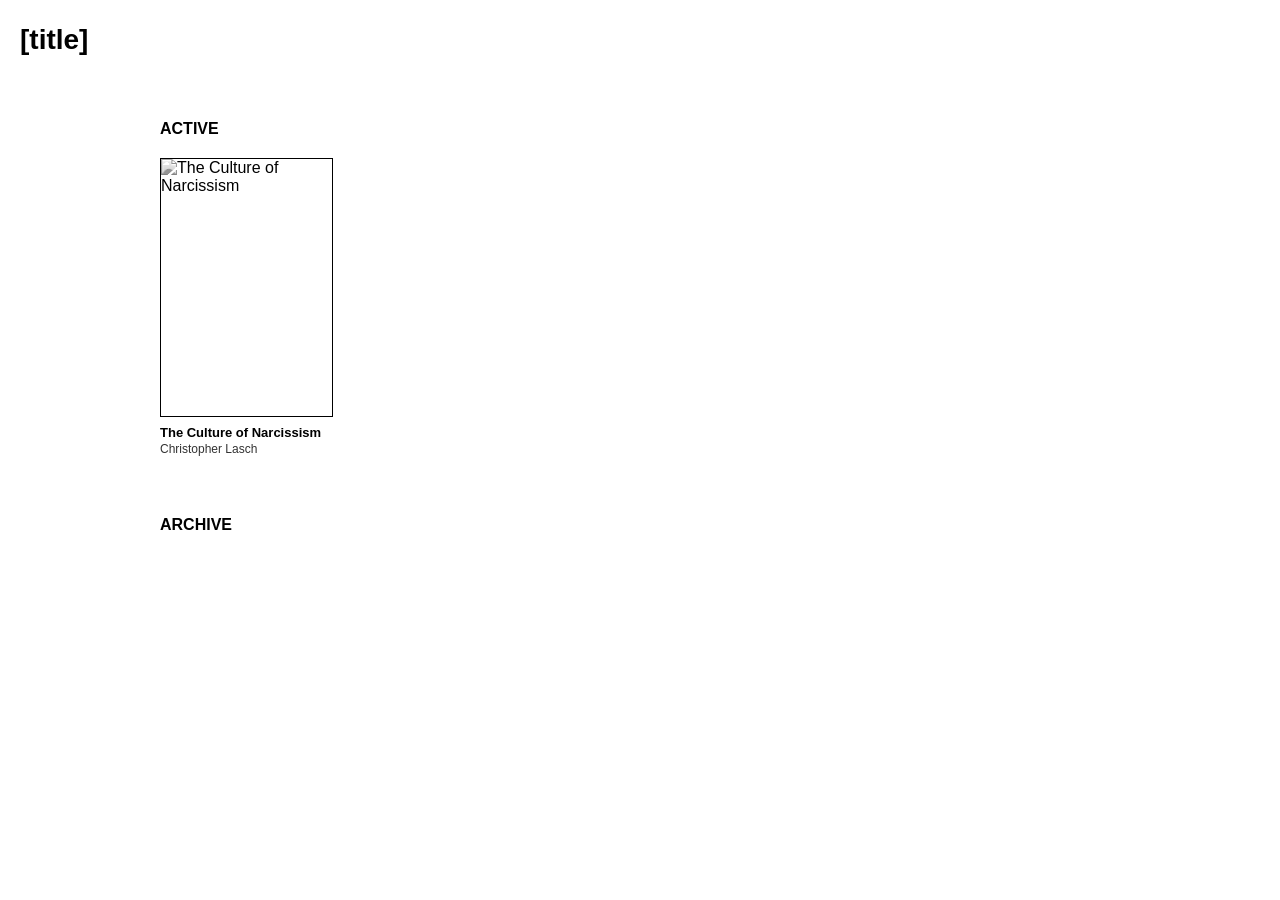
==== index.html @ e9c7ca3d "Add files via upload" ====
<!DOCTYPE html>
<html lang="en">
<head>
<meta charset="UTF-8">
<meta name="viewport" content="width=device-width, initial-scale=1.0">
<title>Reading List</title>
<link rel="stylesheet" href="style.css">
</head>
<body>
  <header class="site-header">
    <h1>[title]</h1>
  </header>

  <main>
    <section class="shelf">
      <h2 class="shelf-title">ACTIVE</h2>
      <div class="grid" id="active-grid"></div>
    </section>

    <section class="shelf">
      <h2 class="shelf-title">ARCHIVE</h2>
      <div class="grid" id="archive-grid"></div>
    </section>
  </main>

  <script src="books.js"></script>
  <script src="main.js"></script>
</body>
</html>
---- style.css ----
* {
  box-sizing: border-box;
  margin: 0;
  padding: 0;
}

body {
  background: #ffffff;
  color: #000000;
  font-family: "Helvetica Neue", Helvetica, Arial, sans-serif;
  -webkit-font-smoothing: antialiased;
}

.site-header {
  padding: 24px 20px;
}

.site-header h1 {
  font-size: 28px;
  font-weight: 700;
}

.back-link {
  color: #000;
  text-decoration: none;
  font-weight: 700;
  letter-spacing: 1px;
  font-size: 14px;
}

main {
  max-width: 1000px;
  margin: 0 auto;
  padding: 40px 20px 80px;
}

.shelf {
  margin-bottom: 60px;
}

.shelf-title {
  font-size: 16px;
  font-weight: 700;
  margin-bottom: 20px;
}

.grid {
  display: grid;
  grid-template-columns: repeat(auto-fill, minmax(160px, 1fr));
  gap: 24px;
}

.book-cover-link {
  display: block;
  text-decoration: none;
  color: #000;
}

.book-cover-link img {
  width: 100%;
  aspect-ratio: 2 / 3;
  object-fit: cover;
  display: block;
  filter: grayscale(100%) contrast(1.1);
  border: 1px solid #000;
}

.book-cover-link .cover-caption {
  margin-top: 8px;
  font-size: 13px;
  font-weight: 700;
  line-height: 1.3;
}

.book-cover-link .cover-author {
  font-size: 12px;
  color: #333;
}

.book-detail {
  display: flex;
  gap: 40px;
  flex-wrap: wrap;
  padding-top: 40px;
}

.book-detail img {
  width: 260px;
  aspect-ratio: 2 / 3;
  object-fit: cover;
  filter: grayscale(100%) contrast(1.1);
  border: 1px solid #000;
}

.book-info {
  flex: 1;
  min-width: 240px;
}

.book-info h1 {
  font-size: 28px;
  margin-bottom: 6px;
}

.book-info h2 {
  font-size: 16px;
  font-weight: 400;
  color: #333;
  margin-bottom: 16px;
}

.status-tag {
  display: inline-block;
  border: 1px solid #000;
  padding: 4px 10px;
  font-size: 12px;
  margin-bottom: 20px;
}

.book-info p#book-blurb {
  font-size: 16px;
  line-height: 1.6;
  max-width: 480px;
}

@media (max-width: 500px) {
  .site-header h1 {
    letter-spacing: 2px;
    font-size: 18px;
  }
}
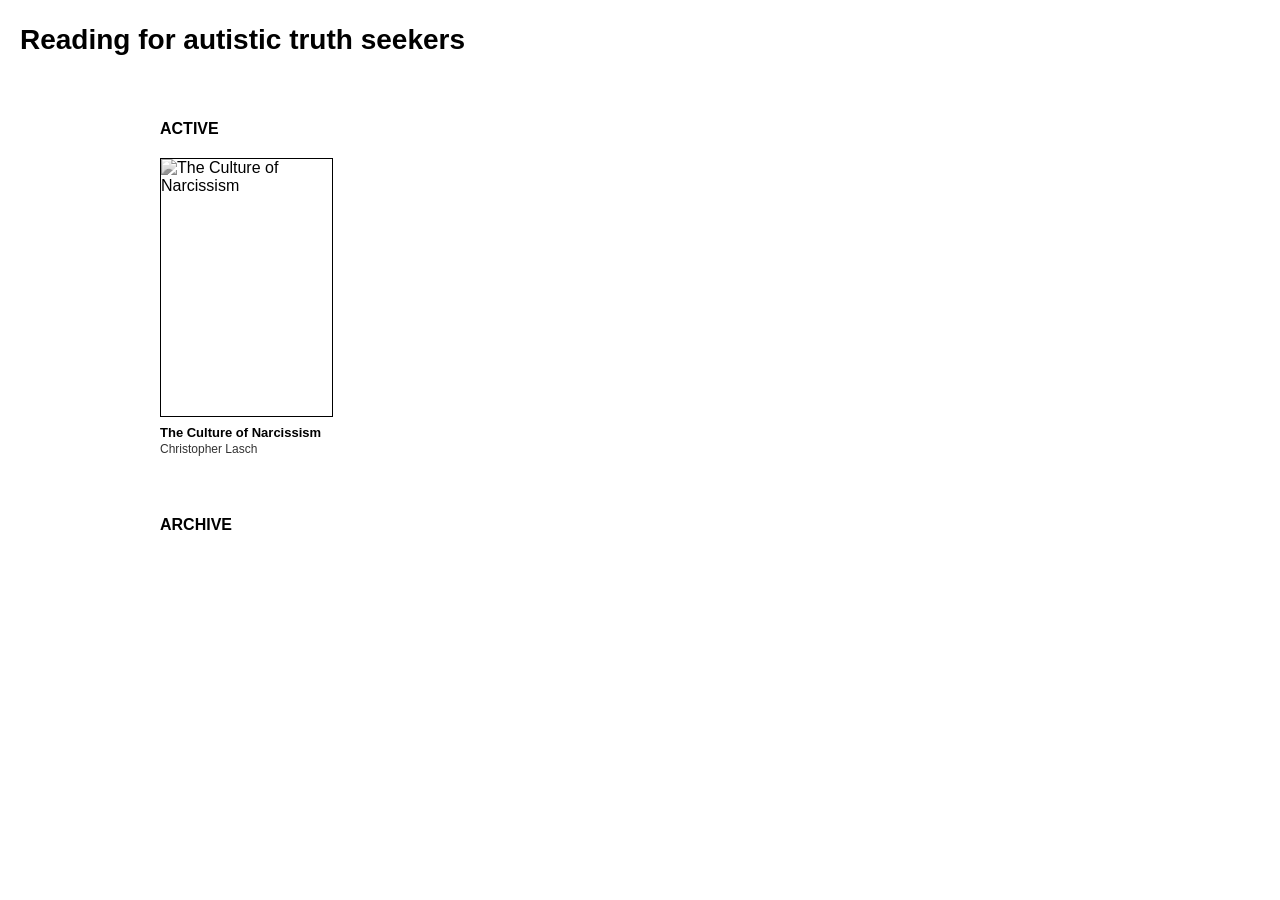
==== commit 4ac6ef99: "Add files via upload" ====
--- a/index.html
+++ b/index.html
@@ -3,12 +3,12 @@
 <head>
 <meta charset="UTF-8">
 <meta name="viewport" content="width=device-width, initial-scale=1.0">
-<title>Reading List</title>
+<title>books</title>
 <link rel="stylesheet" href="style.css">
 </head>
 <body>
   <header class="site-header">
-    <h1>[title]</h1>
+    <h1>Reading for autistic truth seekers</h1>
   </header>
 
   <main>
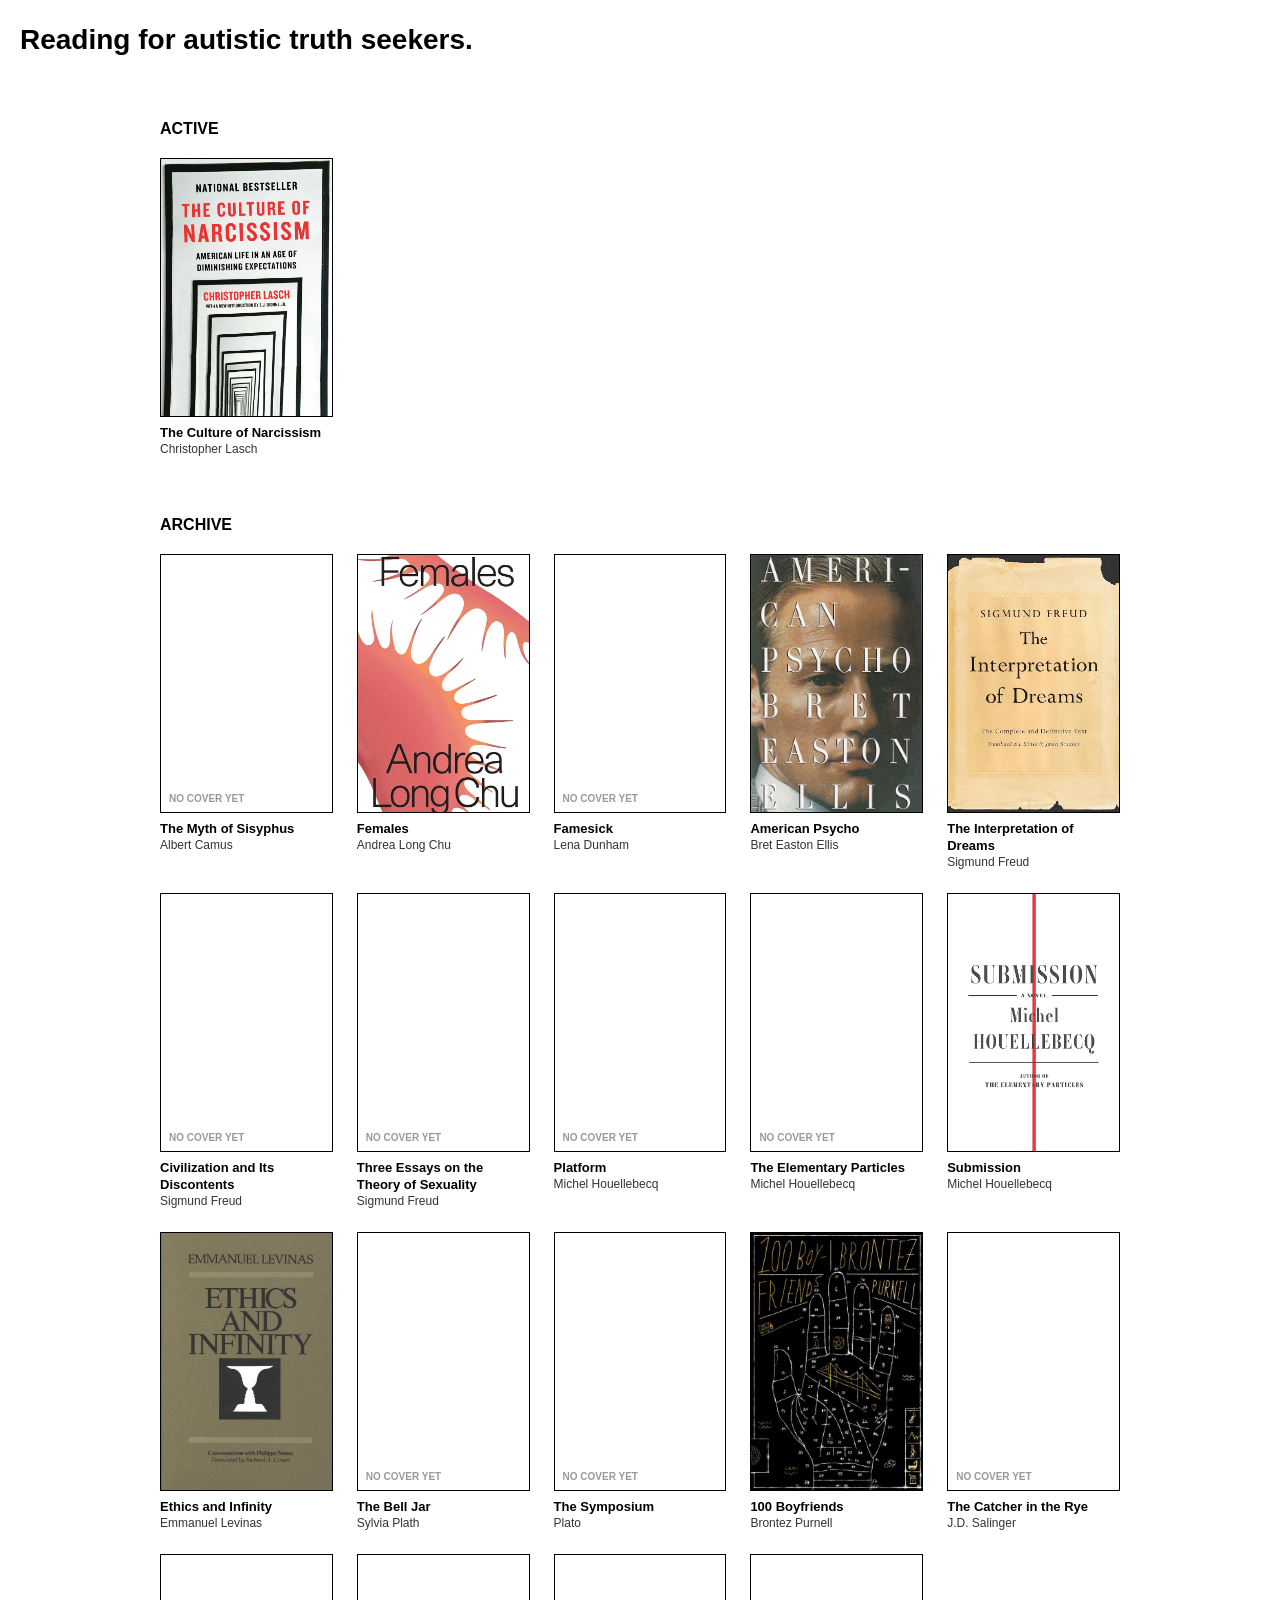
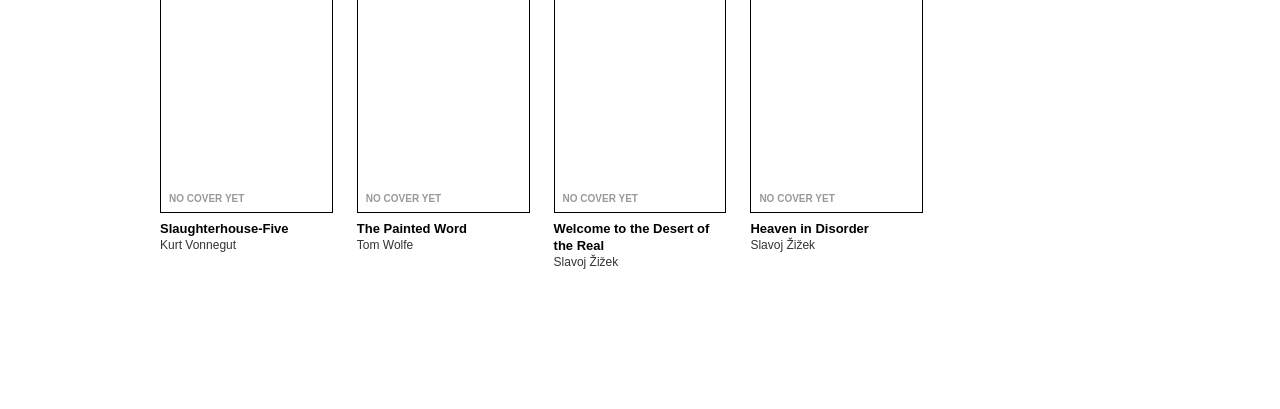
==== commit 8779dae6: "Add period to header and set browser tab title to match" ====
--- a/index.html
+++ b/index.html
@@ -3,12 +3,12 @@
 <head>
 <meta charset="UTF-8">
 <meta name="viewport" content="width=device-width, initial-scale=1.0">
-<title>books</title>
+<title>Reading for autistic truth seekers.</title>
 <link rel="stylesheet" href="style.css">
 </head>
 <body>
   <header class="site-header">
-    <h1>Reading for autistic truth seekers</h1>
+    <h1>Reading for autistic truth seekers.</h1>
   </header>
 
   <main>
--- a/style.css
+++ b/style.css
@@ -23,9 +23,8 @@
 .back-link {
   color: #000;
   text-decoration: none;
+  font-size: 14px;
   font-weight: 700;
-  letter-spacing: 1px;
-  font-size: 14px;
 }
 
 main {
@@ -56,12 +55,12 @@
   color: #000;
 }
 
-.book-cover-link img {
+.book-cover-link img,
+.book-cover-link .cover-placeholder {
   width: 100%;
   aspect-ratio: 2 / 3;
   object-fit: cover;
   display: block;
-  filter: grayscale(100%) contrast(1.1);
   border: 1px solid #000;
 }
 
@@ -84,12 +83,28 @@
   padding-top: 40px;
 }
 
-.book-detail img {
+.book-detail img,
+.book-detail .cover-placeholder {
   width: 260px;
   aspect-ratio: 2 / 3;
   object-fit: cover;
-  filter: grayscale(100%) contrast(1.1);
   border: 1px solid #000;
+}
+
+.cover-placeholder {
+  background: #fff;
+  position: relative;
+}
+
+.cover-placeholder::after {
+  content: "NO COVER YET";
+  position: absolute;
+  bottom: 8px;
+  left: 8px;
+  right: 8px;
+  font-size: 10px;
+  font-weight: 700;
+  color: #999;
 }
 
 .book-info {
@@ -109,11 +124,9 @@
   margin-bottom: 16px;
 }
 
-.status-tag {
-  display: inline-block;
-  border: 1px solid #000;
-  padding: 4px 10px;
-  font-size: 12px;
+.book-info p#book-year {
+  font-size: 14px;
+  color: #333;
   margin-bottom: 20px;
 }
 
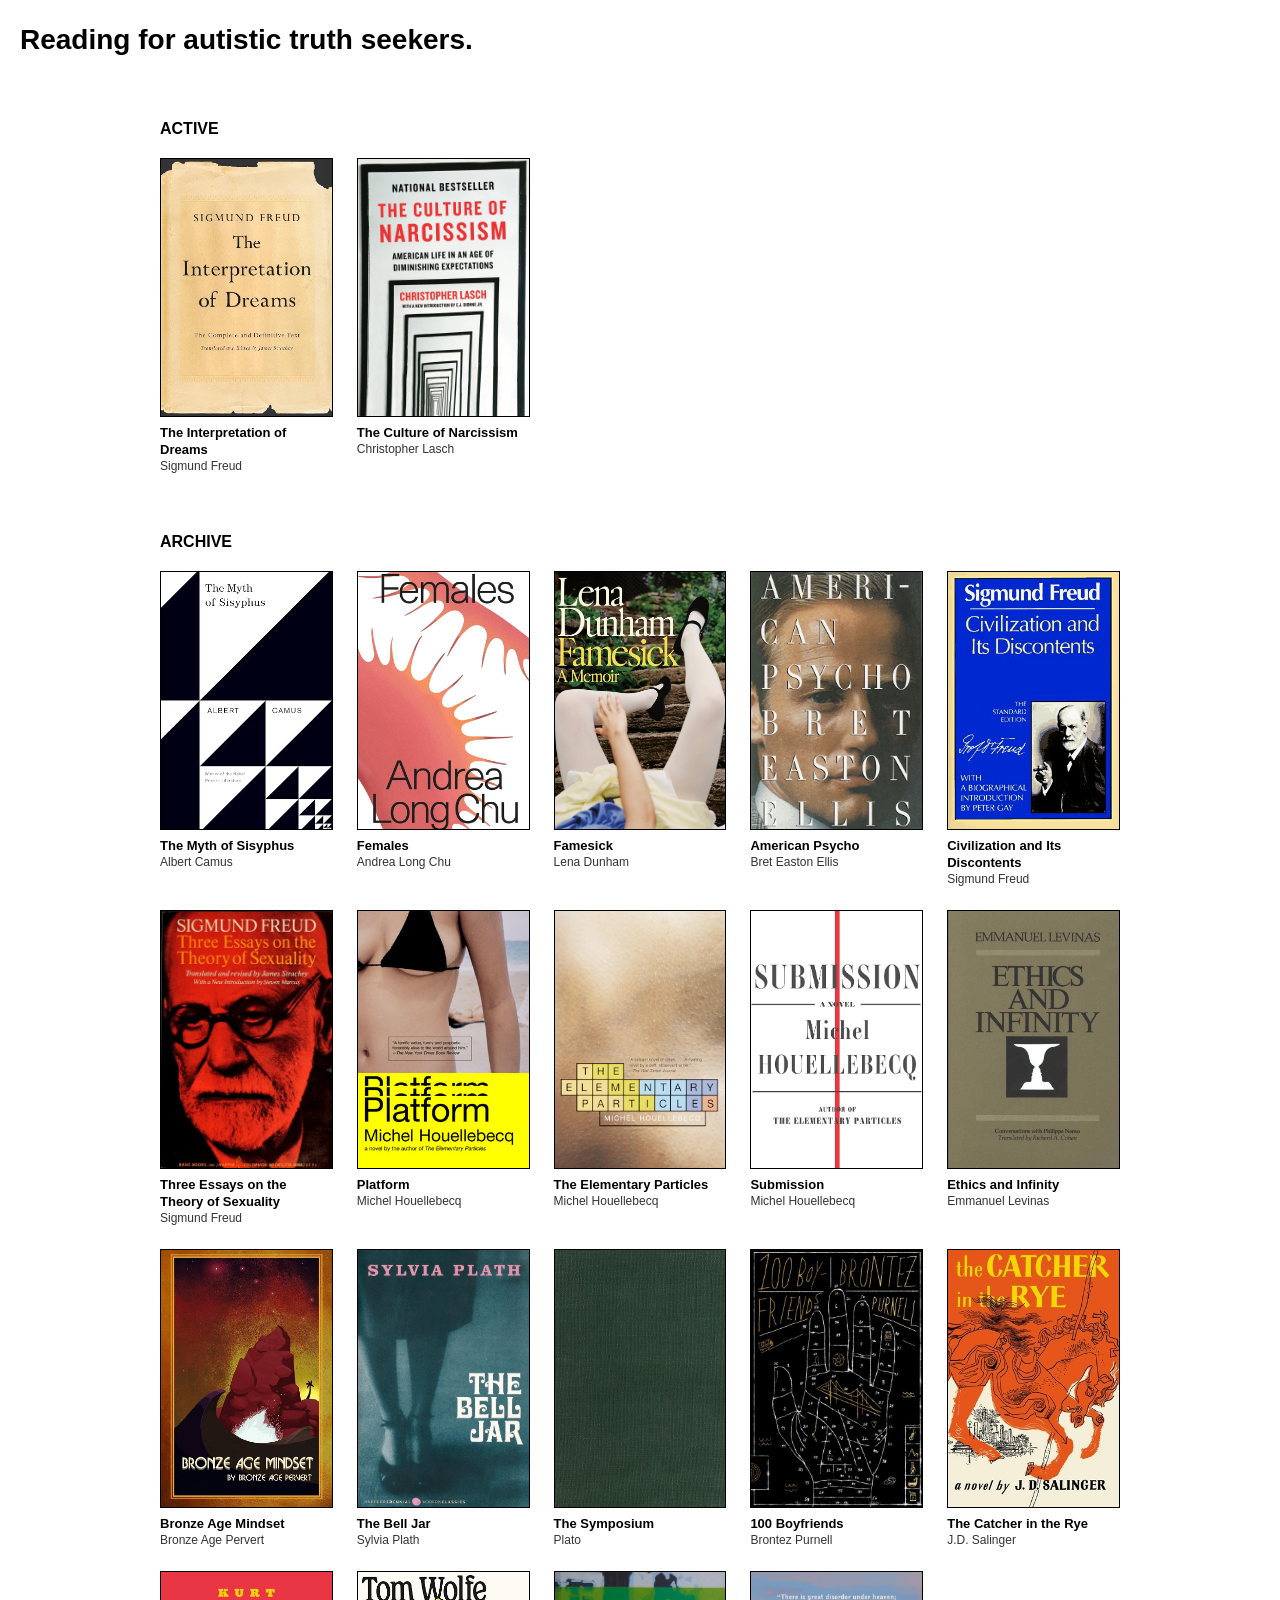
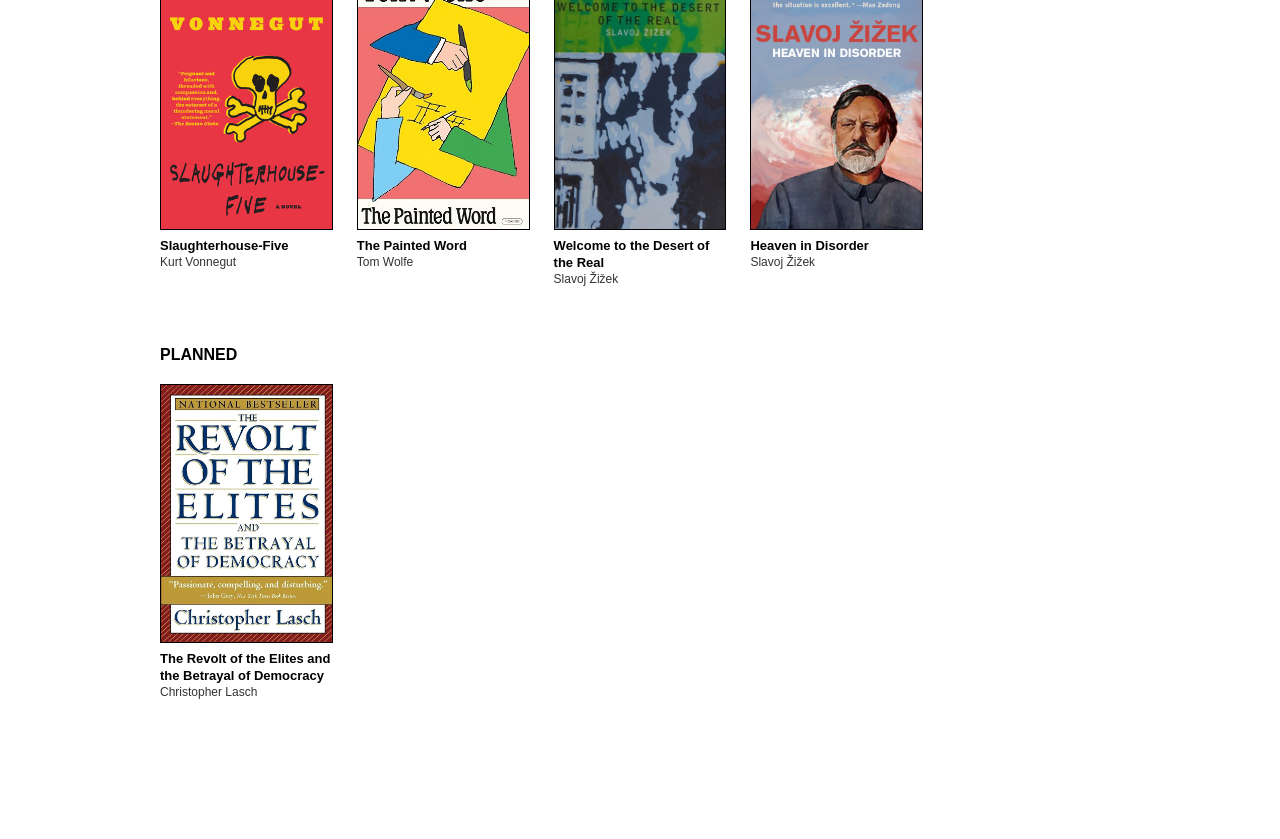
==== commit d6b87b7b: "Add PLANNED section for future reads; add Revolt of the Elites by Christopher Lasch" ====
--- a/index.html
+++ b/index.html
@@ -21,6 +21,11 @@
       <h2 class="shelf-title">ARCHIVE</h2>
       <div class="grid" id="archive-grid"></div>
     </section>
+
+    <section class="shelf">
+      <h2 class="shelf-title">PLANNED</h2>
+      <div class="grid" id="planned-grid"></div>
+    </section>
   </main>
 
   <script src="books.js"></script>
--- a/style.css
+++ b/style.css
@@ -83,11 +83,15 @@
   padding-top: 40px;
 }
 
-.book-detail img,
+.book-detail img {
+  width: 260px;
+  height: auto;
+  border: 1px solid #000;
+}
+
 .book-detail .cover-placeholder {
   width: 260px;
   aspect-ratio: 2 / 3;
-  object-fit: cover;
   border: 1px solid #000;
 }
 
